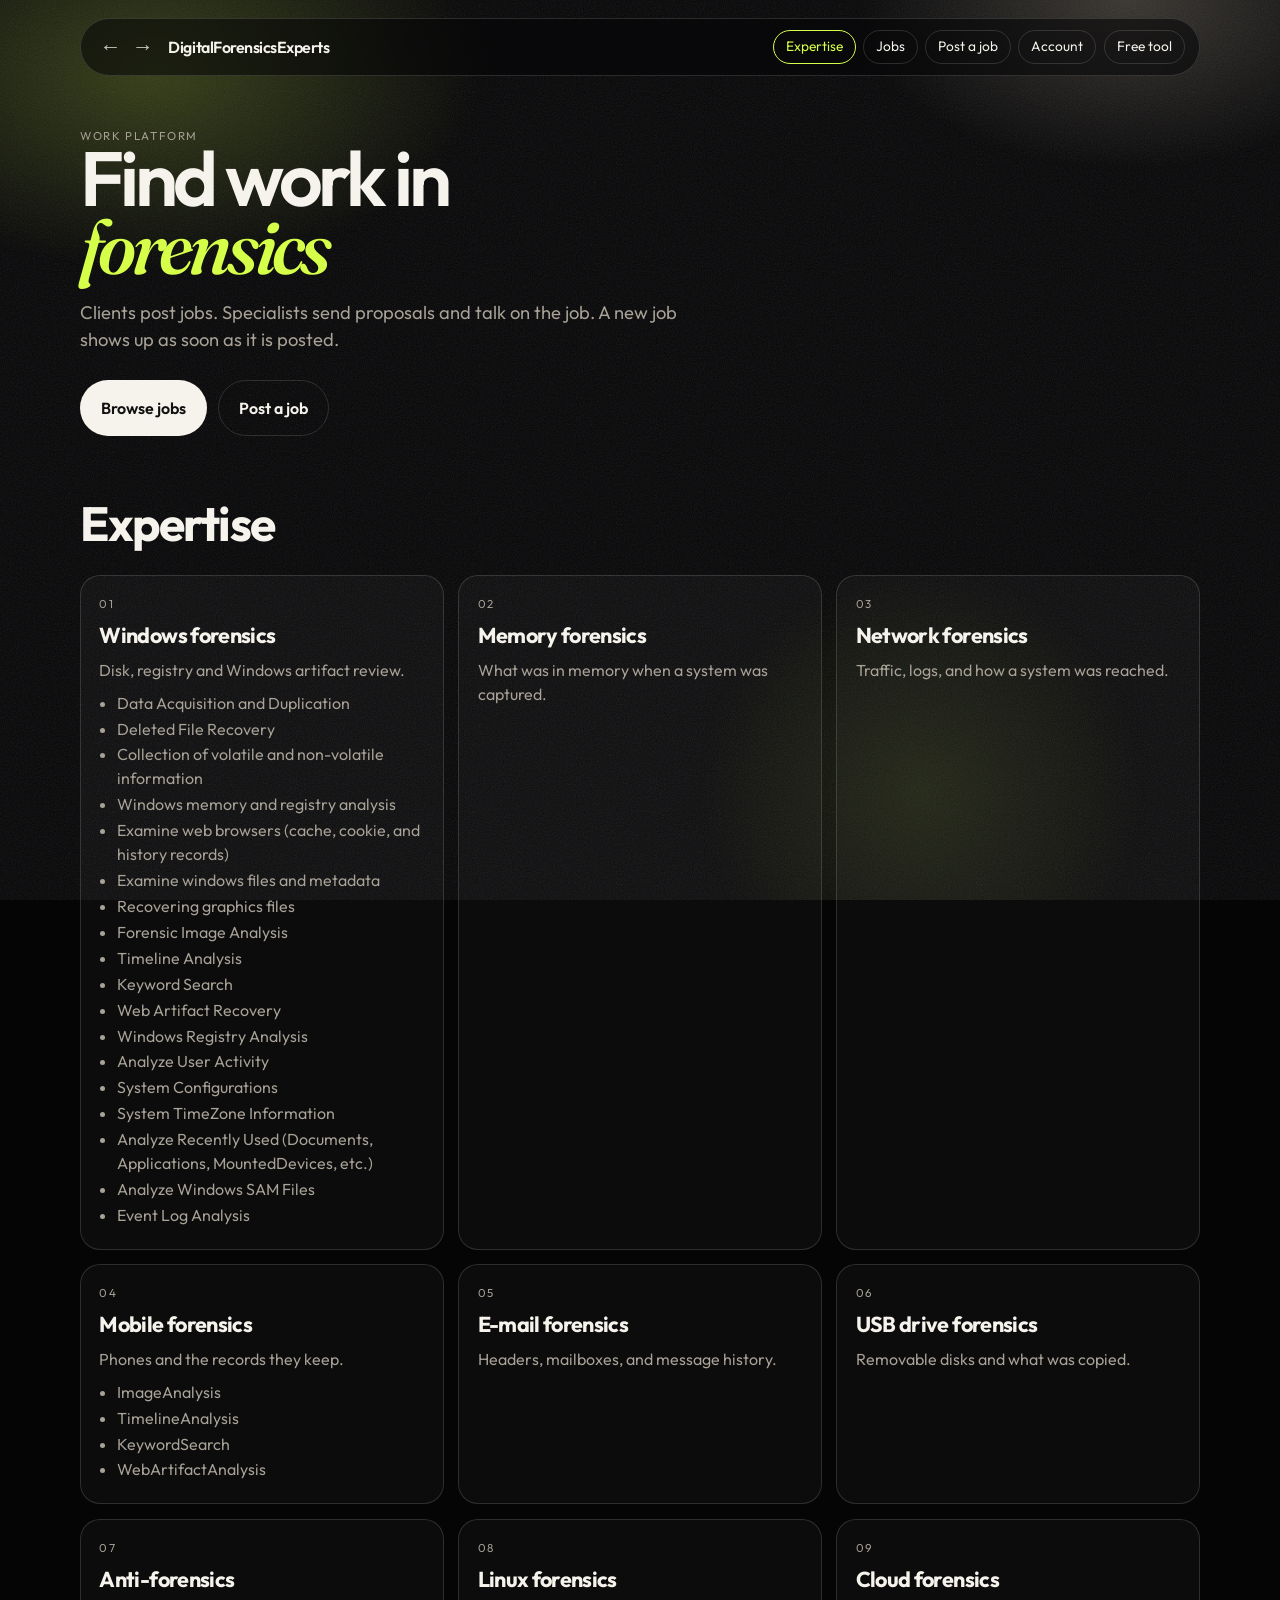
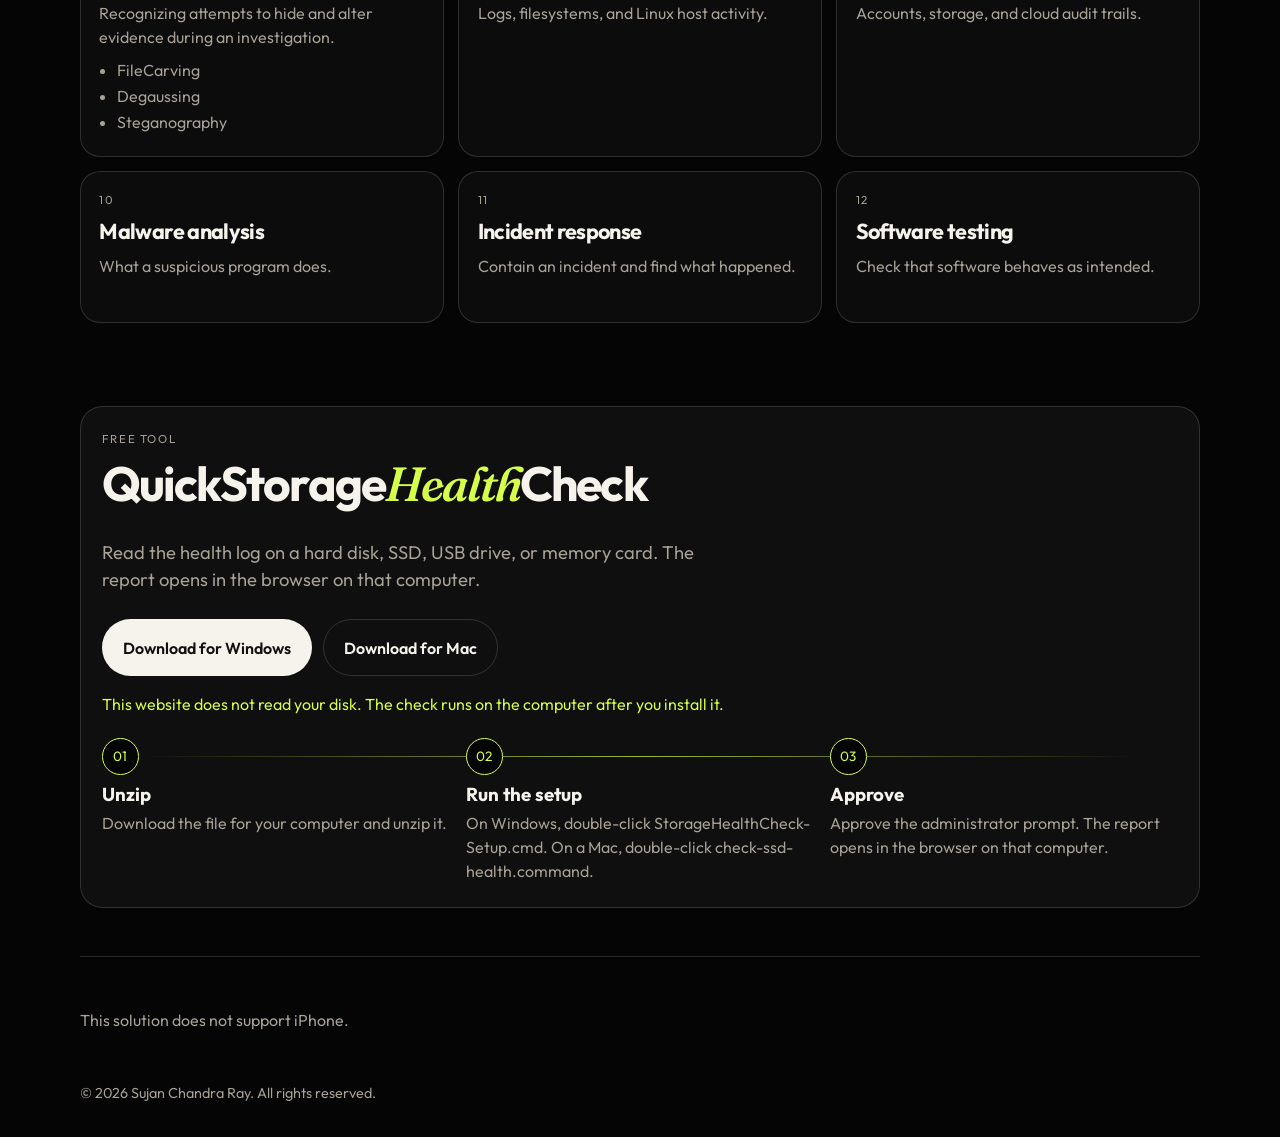
==== docs/storage-health-check/index.html @ 8e36456f "Rename the site to DigitalForensicsExperts and publish it under the storage-health-check path. Co-au" ====
<!DOCTYPE html>
<html lang="en">
<head>
<meta charset="utf-8">
<meta name="viewport" content="width=device-width, initial-scale=1">
<meta name="description" content="Find digital forensics work or hire a specialist. QuickStorageHealthCheck remains a free download on this site.">
<title>DigitalForensicsExperts</title>
<link rel="preconnect" href="https://fonts.googleapis.com">
<link rel="preconnect" href="https://fonts.gstatic.com" crossorigin>
<link href="https://fonts.googleapis.com/css2?family=Fraunces:ital,opsz,wght@1,9..144,560&family=Outfit:wght@380;500;600&display=swap" rel="stylesheet">
<link rel="stylesheet" href="site.css">
</head>
<body data-page="home">
<div class="aurora"></div>
<div class="grain"></div>
<div class="wrap">
  <header class="bar">
    <div class="brand">
      <div class="history">
        <button type="button" class="arrow" aria-label="Back" onclick="history.back()">←</button>
        <button type="button" class="arrow" aria-label="Forward" onclick="history.forward()">→</button>
      </div>
      <a class="word" href="./">DigitalForensicsExperts</a>
    </div>
    <nav class="nav">
      <a href="./" aria-current="page">Expertise</a>
      <a href="jobs.html">Jobs</a>
      <a href="post.html">Post a job</a>
      <a href="account.html">Account</a>
      <a href="#tool">Free tool</a>
    </nav>
  </header>
  <main id="top">
    <section class="hero">
      <p class="eyebrow">Work platform</p>
      <h1>Find work in<br><em>forensics</em></h1>
      <p class="lede">Clients post jobs. Specialists send proposals and talk on the job. A new job shows up as soon as it is posted.</p>
      <div class="actions">
        <a href="jobs.html">Browse jobs</a>
        <a class="ghost" href="post.html">Post a job</a>
      </div>
    </section>
    <section class="section" id="expertise" aria-label="Expertise">
      <h2>Expertise</h2>
      <div class="expertise">
        <a class="tile" href="jobs.html?category=Windows%20forensics">
          <p class="eyebrow">01</p>
          <h2>Windows forensics</h2>
          <p>Disk, registry and Windows artifact review.</p>
          <ul class="practices">
            <li>Data Acquisition and Duplication</li>
            <li>Deleted File Recovery</li>
            <li>Collection of volatile and non-volatile information</li>
            <li>Windows memory and registry analysis</li>
            <li>Examine web browsers (cache, cookie, and history records)</li>
            <li>Examine windows files and metadata</li>
            <li>Recovering graphics files</li>
            <li>Forensic Image Analysis</li>
            <li>Timeline Analysis</li>
            <li>Keyword Search</li>
            <li>Web Artifact Recovery</li>
            <li>Windows Registry Analysis</li>
            <li>Analyze User Activity</li>
            <li>System Configurations</li>
            <li>System TimeZone Information</li>
            <li>Analyze Recently Used (Documents, Applications, MountedDevices, etc.)</li>
            <li>Analyze Windows SAM Files</li>
            <li>Event Log Analysis</li>
          </ul>
        </a>
        <a class="tile" href="jobs.html?category=Memory%20forensics">
          <p class="eyebrow">02</p>
          <h2>Memory forensics</h2>
          <p>What was in memory when a system was captured.</p>
        </a>
        <a class="tile" href="jobs.html?category=Network%20forensics">
          <p class="eyebrow">03</p>
          <h2>Network forensics</h2>
          <p>Traffic, logs, and how a system was reached.</p>
        </a>
        <a class="tile" href="jobs.html?category=Mobile%20forensics">
          <p class="eyebrow">04</p>
          <h2>Mobile forensics</h2>
          <p>Phones and the records they keep.</p>
          <ul class="practices">
            <li>ImageAnalysis</li>
            <li>TimelineAnalysis</li>
            <li>KeywordSearch</li>
            <li>WebArtifactAnalysis</li>
          </ul>
        </a>
        <a class="tile" href="jobs.html?category=E-mail%20forensics">
          <p class="eyebrow">05</p>
          <h2>E-mail forensics</h2>
          <p>Headers, mailboxes, and message history.</p>
        </a>
        <a class="tile" href="jobs.html?category=USB%20drive%20forensics">
          <p class="eyebrow">06</p>
          <h2>USB drive forensics</h2>
          <p>Removable disks and what was copied.</p>
        </a>
        <a class="tile" href="jobs.html?category=Anti-forensics">
          <p class="eyebrow">07</p>
          <h2>Anti-forensics</h2>
          <p>Recognizing attempts to hide and alter evidence during an investigation.</p>
          <ul class="practices">
            <li>FileCarving</li>
            <li>Degaussing</li>
            <li>Steganography</li>
          </ul>
        </a>
        <a class="tile" href="jobs.html?category=Linux%20forensics">
          <p class="eyebrow">08</p>
          <h2>Linux forensics</h2>
          <p>Logs, filesystems, and Linux host activity.</p>
        </a>
        <a class="tile" href="jobs.html?category=Cloud%20forensics">
          <p class="eyebrow">09</p>
          <h2>Cloud forensics</h2>
          <p>Accounts, storage, and cloud audit trails.</p>
        </a>
        <a class="tile" href="jobs.html?category=Malware%20analysis">
          <p class="eyebrow">10</p>
          <h2>Malware analysis</h2>
          <p>What a suspicious program does.</p>
        </a>
        <a class="tile" href="jobs.html?category=Incident%20response">
          <p class="eyebrow">11</p>
          <h2>Incident response</h2>
          <p>Contain an incident and find what happened.</p>
        </a>
        <a class="tile" href="jobs.html?category=Software%20testing">
          <p class="eyebrow">12</p>
          <h2>Software testing</h2>
          <p>Check that software behaves as intended.</p>
        </a>
      </div>
    </section>
    <section class="section" id="tool">
      <div class="tool">
        <p class="eyebrow">Free tool</p>
        <h2>QuickStorage<em class="display">Health</em>Check</h2>
        <p class="lede">Read the health log on a hard disk, SSD, USB drive, or memory card. The report opens in the browser on that computer.</p>
        <div class="actions">
          <a href="https://github.com/sujanchandray/digital-forensics-experts/releases/latest/download/StorageHealthCheck-Windows.zip">Download for Windows</a>
          <a class="ghost" href="https://github.com/sujanchandray/digital-forensics-experts/releases/latest/download/StorageHealthCheck-Mac.zip">Download for Mac</a>
        </div>
        <p class="trust">This website does not read your disk. The check runs on the computer after you install it.</p>
        <div class="rail">
          <article class="step">
            <div class="num">01</div>
            <h3>Unzip</h3>
            <p>Download the file for your computer and unzip it.</p>
          </article>
          <article class="step">
            <div class="num">02</div>
            <h3>Run the setup</h3>
            <p>On Windows, double-click StorageHealthCheck-Setup.cmd. On a Mac, double-click check-ssd-health.command.</p>
          </article>
          <article class="step">
            <div class="num">03</div>
            <h3>Approve</h3>
            <p>Approve the administrator prompt. The report opens in the browser on that computer.</p>
          </article>
        </div>
      </div>
    </section>
    <section class="close">
      <p>This solution does not support iPhone.</p>
    </section>
  </main>
  <footer>© 2026 Sujan Chandra Ray. All rights reserved.</footer>
</div>
</body>
</html>
---- docs/storage-health-check/site.css ----
:root {
  --bg: #050506;
  --ink: #f6f3ec;
  --muted: #a8a297;
  --lime: #d6ff4a;
  --line: rgba(246, 243, 236, 0.14);
  --glass: rgba(246, 243, 236, 0.045);
}
* { box-sizing: border-box; }
[hidden] { display: none !important; }
html { scroll-behavior: smooth; }
body {
  margin: 0;
  background: var(--bg);
  color: var(--ink);
  font-family: Outfit, "Segoe UI", sans-serif;
  font-weight: 380;
  line-height: 1.5;
}
.aurora, .grain {
  position: fixed;
  inset: 0;
  pointer-events: none;
}
.aurora {
  background:
    radial-gradient(42% 36% at 12% 8%, rgba(214, 255, 74, 0.22), transparent 62%),
    radial-gradient(36% 32% at 88% 0%, rgba(255, 236, 210, 0.2), transparent 60%),
    radial-gradient(28% 40% at 72% 88%, rgba(214, 255, 74, 0.1), transparent 64%);
  animation: drift 18s ease-in-out infinite alternate;
}
.grain {
  opacity: 0.22;
  background-image: url("data:image/svg+xml;utf8,<svg xmlns='http://www.w3.org/2000/svg' width='180' height='180'><filter id='n'><feTurbulence type='fractalNoise' baseFrequency='.85' numOctaves='2' stitchTiles='stitch'/></filter><rect width='100%' height='100%' filter='url(%23n)' opacity='.55'/></svg>");
}
@keyframes drift {
  from { transform: translate3d(-2%, -1%, 0) scale(1); }
  to { transform: translate3d(3%, 2%, 0) scale(1.06); }
}
.wrap { position: relative; z-index: 1; }
.bar, .hero, .section, .close, footer {
  width: min(1120px, calc(100% - 2.4rem));
  margin-left: auto;
  margin-right: auto;
}
.bar {
  display: flex;
  align-items: center;
  justify-content: space-between;
  gap: 1rem;
  margin-top: 1.1rem;
  padding: 0.7rem 0.9rem;
  border: 1px solid var(--line);
  border-radius: 999px;
  background: rgba(5, 5, 6, 0.55);
  backdrop-filter: blur(16px);
}
.brand { display: flex; align-items: center; gap: 0.65rem; min-width: 0; }
.history { display: flex; gap: 0.1rem; }
.arrow {
  background: transparent;
  border: 0;
  color: #c8c4bc;
  font-size: 1.35rem;
  line-height: 1;
  padding: 0.1rem 0.28rem;
  cursor: pointer;
}
.word { color: var(--ink); text-decoration: none; font-weight: 600; letter-spacing: -0.03em; }
.practices { margin: 0.55rem 0 0; padding-left: 1.1rem; color: var(--muted); }
.practices li { margin: 0.12rem 0; }
.nav { display: flex; flex-wrap: wrap; gap: 0.45rem; }
.nav a, .actions a, button.primary {
  text-decoration: none;
  color: var(--ink);
  border: 1px solid var(--line);
  border-radius: 999px;
  font: inherit;
}
.nav a { padding: 0.35rem 0.75rem; font-size: 0.86rem; }
.nav a[aria-current="page"] { border-color: var(--lime); color: var(--lime); }
.hero { padding: 3.2rem 0 1rem; }
h1 {
  margin: 0;
  font-size: clamp(3.2rem, 6vw, 5.6rem);
  line-height: 0.88;
  letter-spacing: -0.055em;
  font-weight: 600;
}
.hero h1 { max-width: 12ch; }
h1 em, .display {
  font-family: Fraunces, Georgia, serif;
  font-style: italic;
  font-weight: 560;
  color: var(--lime);
}
h2 { margin: 0 0 1rem; font-size: clamp(2rem, 4vw, 3rem); letter-spacing: -0.04em; }
.lede { max-width: 38rem; font-size: 1.15rem; color: var(--muted); }
.actions { display: flex; flex-wrap: wrap; gap: 0.7rem; margin-top: 1.6rem; }
.actions a, button.primary {
  padding: 0.95rem 1.25rem;
  background: var(--ink);
  color: #111;
  font-weight: 600;
  cursor: pointer;
  transition: transform 0.2s ease, box-shadow 0.2s ease, border-color 0.2s ease;
}
button.ghost {
  padding: 0.7rem 1rem;
  border: 1px solid var(--line);
  border-radius: 999px;
  font: inherit;
  cursor: pointer;
}
.actions a.ghost, button.ghost {
  background: transparent;
  color: var(--ink);
}
.trust, .notice { color: var(--lime); }
.error { color: #ffb4a8; }
.section { padding: 2.2rem 0 3rem; }
.expertise {
  display: grid;
  grid-template-columns: repeat(3, minmax(0, 1fr));
  gap: 0.9rem;
}
.tile {
  border: 1px solid var(--line);
  border-radius: 1.25rem;
  padding: 1.2rem 1.15rem 1.25rem;
  background: rgba(246, 243, 236, 0.03);
  min-height: 9.5rem;
}
a.tile { display: block; color: inherit; text-decoration: none; }
.tile h2, .tile h3 { margin: 0.4rem 0; font-size: 1.35rem; letter-spacing: -0.03em; }
.tile p, .muted { margin: 0; color: var(--muted); }
.eyebrow {
  margin: 0;
  color: var(--muted);
  letter-spacing: 0.14em;
  text-transform: uppercase;
  font-size: 0.72rem;
}
.tool {
  border: 1px solid var(--line);
  border-radius: 1.4rem;
  padding: 1.4rem 1.3rem 1.5rem;
  background: var(--glass);
}
.rail {
  display: grid;
  grid-template-columns: repeat(3, 1fr);
  gap: 1rem;
  position: relative;
  margin-top: 1.4rem;
}
.rail::before {
  content: "";
  position: absolute;
  top: 1.15rem;
  left: 4%;
  right: 4%;
  height: 1px;
  background: linear-gradient(90deg, transparent, rgba(214, 255, 74, 0.7), transparent);
}
.step { position: relative; padding-top: 2.4rem; }
.num {
  position: absolute;
  top: 0;
  width: 2.3rem;
  height: 2.3rem;
  display: grid;
  place-items: center;
  border-radius: 50%;
  border: 1px solid var(--lime);
  background: var(--bg);
  color: var(--lime);
  font-size: 0.85rem;
}
.step h3 { margin: 0.2rem 0; }
.step p { margin: 0; color: var(--muted); }
.close {
  border-top: 1px solid var(--line);
  padding: 2.2rem 0;
  color: var(--muted);
}
footer { padding: 0 0 2rem; color: var(--muted); font-size: 0.9rem; }
.filters { display: flex; flex-wrap: wrap; gap: 0.45rem; margin: 0 0 1.2rem; }
.filters a {
  text-decoration: none;
  color: var(--ink);
  border: 1px solid var(--line);
  border-radius: 999px;
  padding: 0.35rem 0.75rem;
  font-size: 0.86rem;
}
.filters a[aria-current="true"] { border-color: var(--lime); color: var(--lime); }
.stack { display: grid; gap: 0.8rem; }
form.stack { max-width: 40rem; }
label { display: grid; gap: 0.35rem; color: var(--muted); font-size: 0.92rem; }
input, textarea, select {
  width: 100%;
  background: rgba(246, 243, 236, 0.04);
  color: var(--ink);
  border: 1px solid var(--line);
  border-radius: 0.8rem;
  padding: 0.75rem 0.85rem;
  font: inherit;
}
textarea { min-height: 8rem; resize: vertical; }
.checks { display: grid; grid-template-columns: 1fr 1fr; gap: 0.45rem 1rem; color: var(--ink); }
.checks label { display: flex; align-items: center; gap: 0.45rem; color: var(--ink); }
.checks input { width: auto; }
.roles { display: flex; gap: 1rem; color: var(--ink); }
.roles label { display: flex; align-items: center; gap: 0.4rem; color: var(--ink); }
.bubble { padding: 0.7rem 0; border-top: 1px solid var(--line); }
.page-title { padding-top: 2.4rem; }
@media (hover: hover) {
  .actions a:hover, .nav a:hover, button.primary:hover, a.tile:hover, .filters a:hover {
    transform: translateY(-2px);
    border-color: rgba(214, 255, 74, 0.7);
    box-shadow: 0 10px 30px rgba(214, 255, 74, 0.12);
  }
}
@media (max-width: 860px) {
  .expertise, .rail, .checks { grid-template-columns: 1fr; }
  .hero { padding-top: 2.2rem; }
  .actions a, button.primary { width: 100%; text-align: center; }
  .bar { border-radius: 1.2rem; align-items: flex-start; flex-direction: column; }
  .rail::before { display: none; }
}
@media (prefers-reduced-motion: reduce) {
  .aurora { animation: none; }
  html { scroll-behavior: auto; }
  .actions a, .nav a, button.primary, a.tile, .filters a { transition: none; }
}
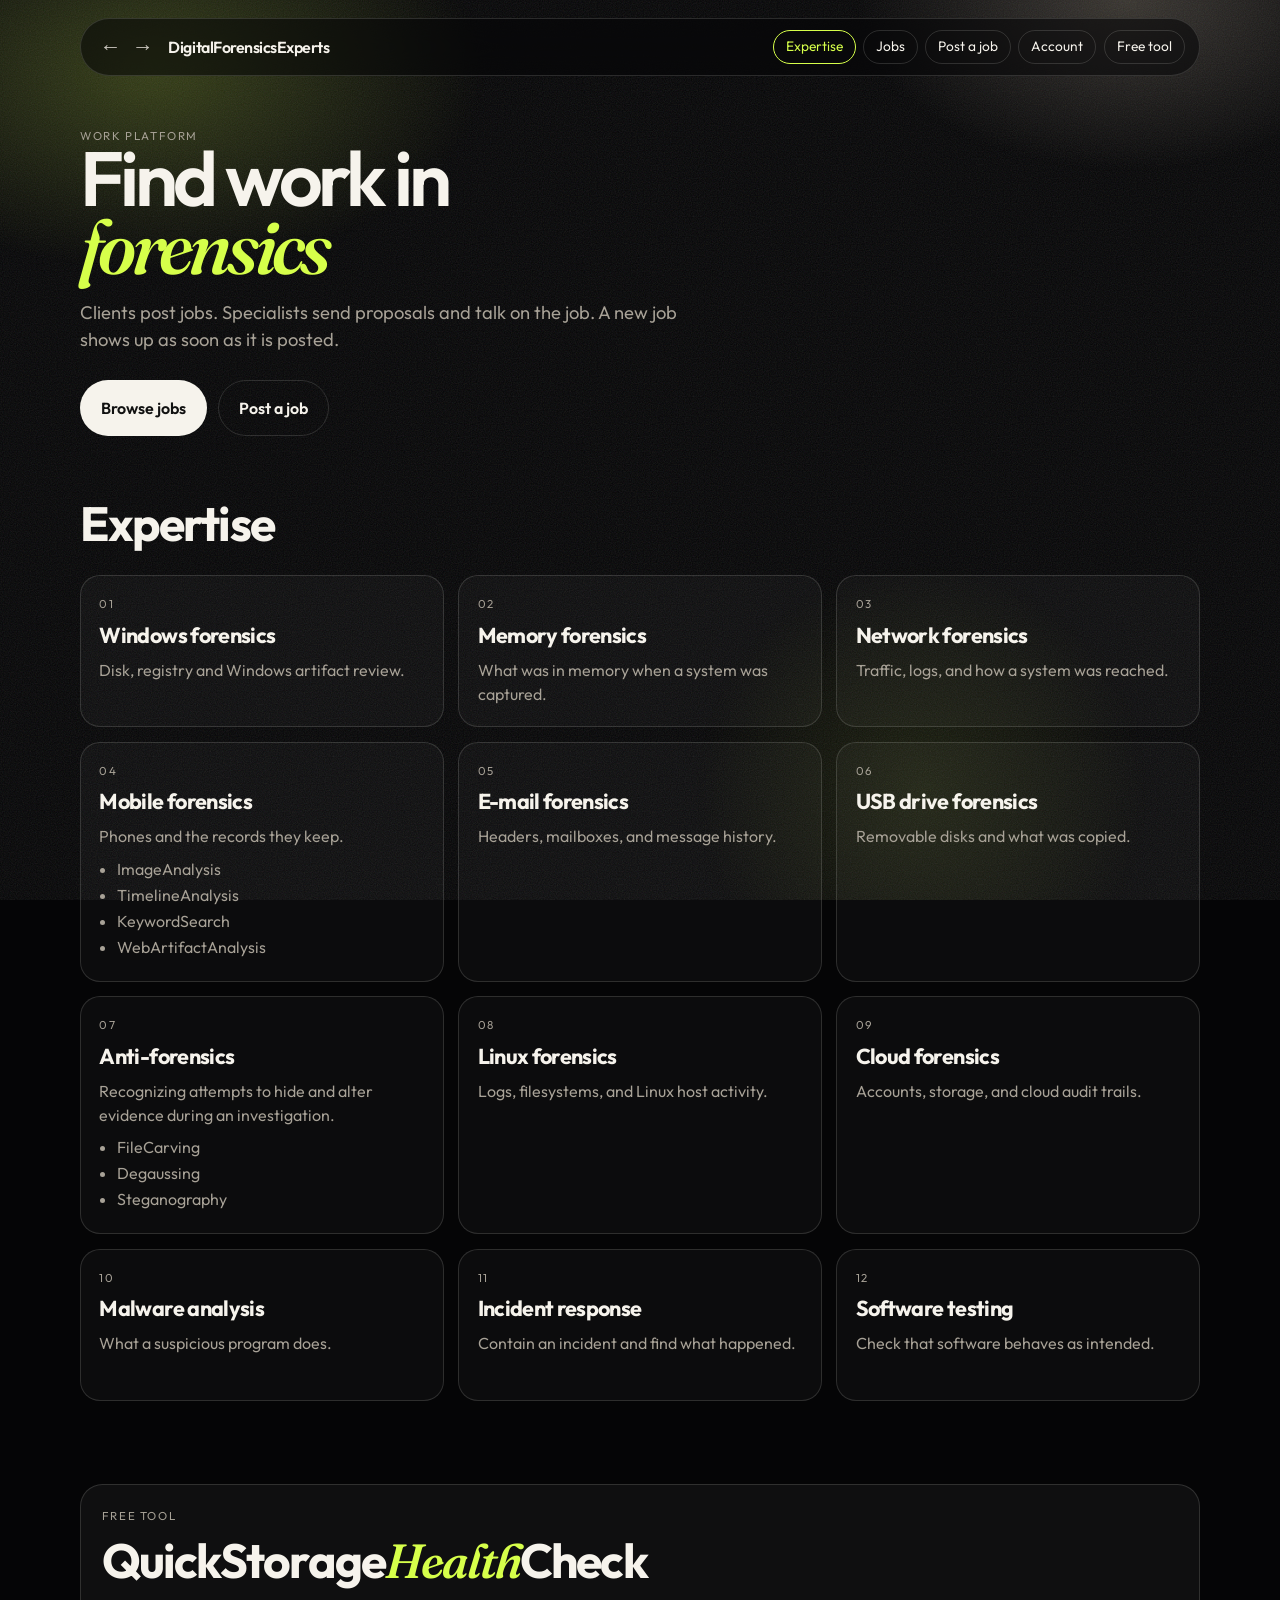
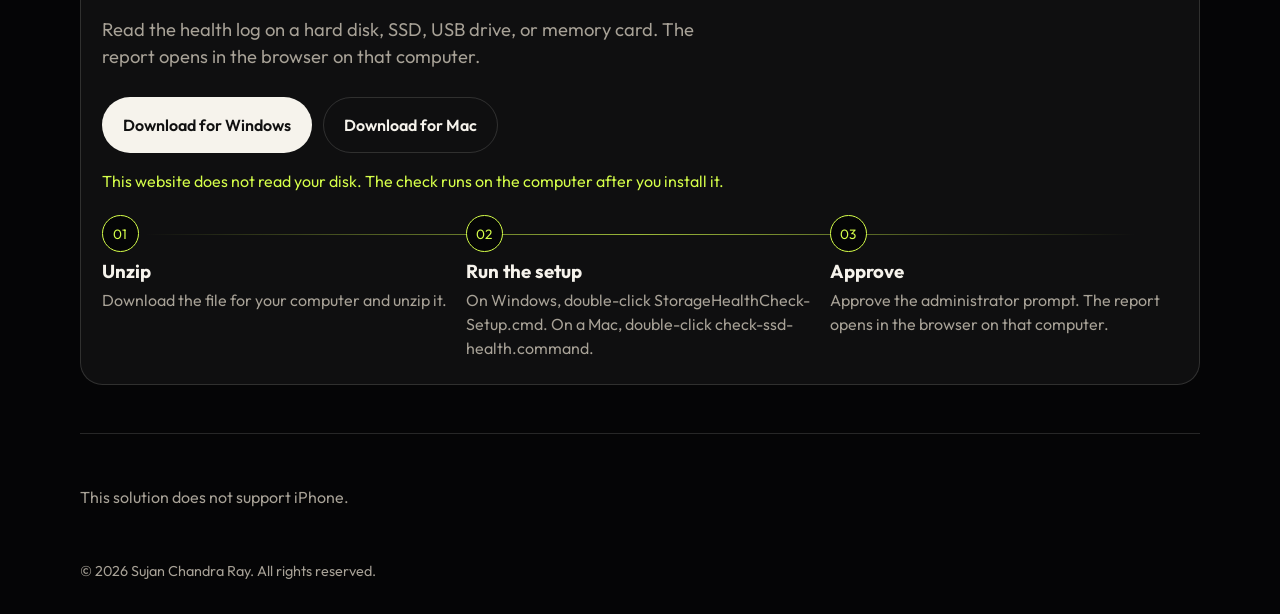
==== commit f3d7e4e1: "Show the Windows forensics practice list only after that card is opened. Co-authored-by: Cursor <cur" ====
--- a/docs/storage-health-check/index.html
+++ b/docs/storage-health-check/index.html
@@ -47,26 +47,6 @@
           <p class="eyebrow">01</p>
           <h2>Windows forensics</h2>
           <p>Disk, registry and Windows artifact review.</p>
-          <ul class="practices">
-            <li>Data Acquisition and Duplication</li>
-            <li>Deleted File Recovery</li>
-            <li>Collection of volatile and non-volatile information</li>
-            <li>Windows memory and registry analysis</li>
-            <li>Examine web browsers (cache, cookie, and history records)</li>
-            <li>Examine windows files and metadata</li>
-            <li>Recovering graphics files</li>
-            <li>Forensic Image Analysis</li>
-            <li>Timeline Analysis</li>
-            <li>Keyword Search</li>
-            <li>Web Artifact Recovery</li>
-            <li>Windows Registry Analysis</li>
-            <li>Analyze User Activity</li>
-            <li>System Configurations</li>
-            <li>System TimeZone Information</li>
-            <li>Analyze Recently Used (Documents, Applications, MountedDevices, etc.)</li>
-            <li>Analyze Windows SAM Files</li>
-            <li>Event Log Analysis</li>
-          </ul>
         </a>
         <a class="tile" href="jobs.html?category=Memory%20forensics">
           <p class="eyebrow">02</p>
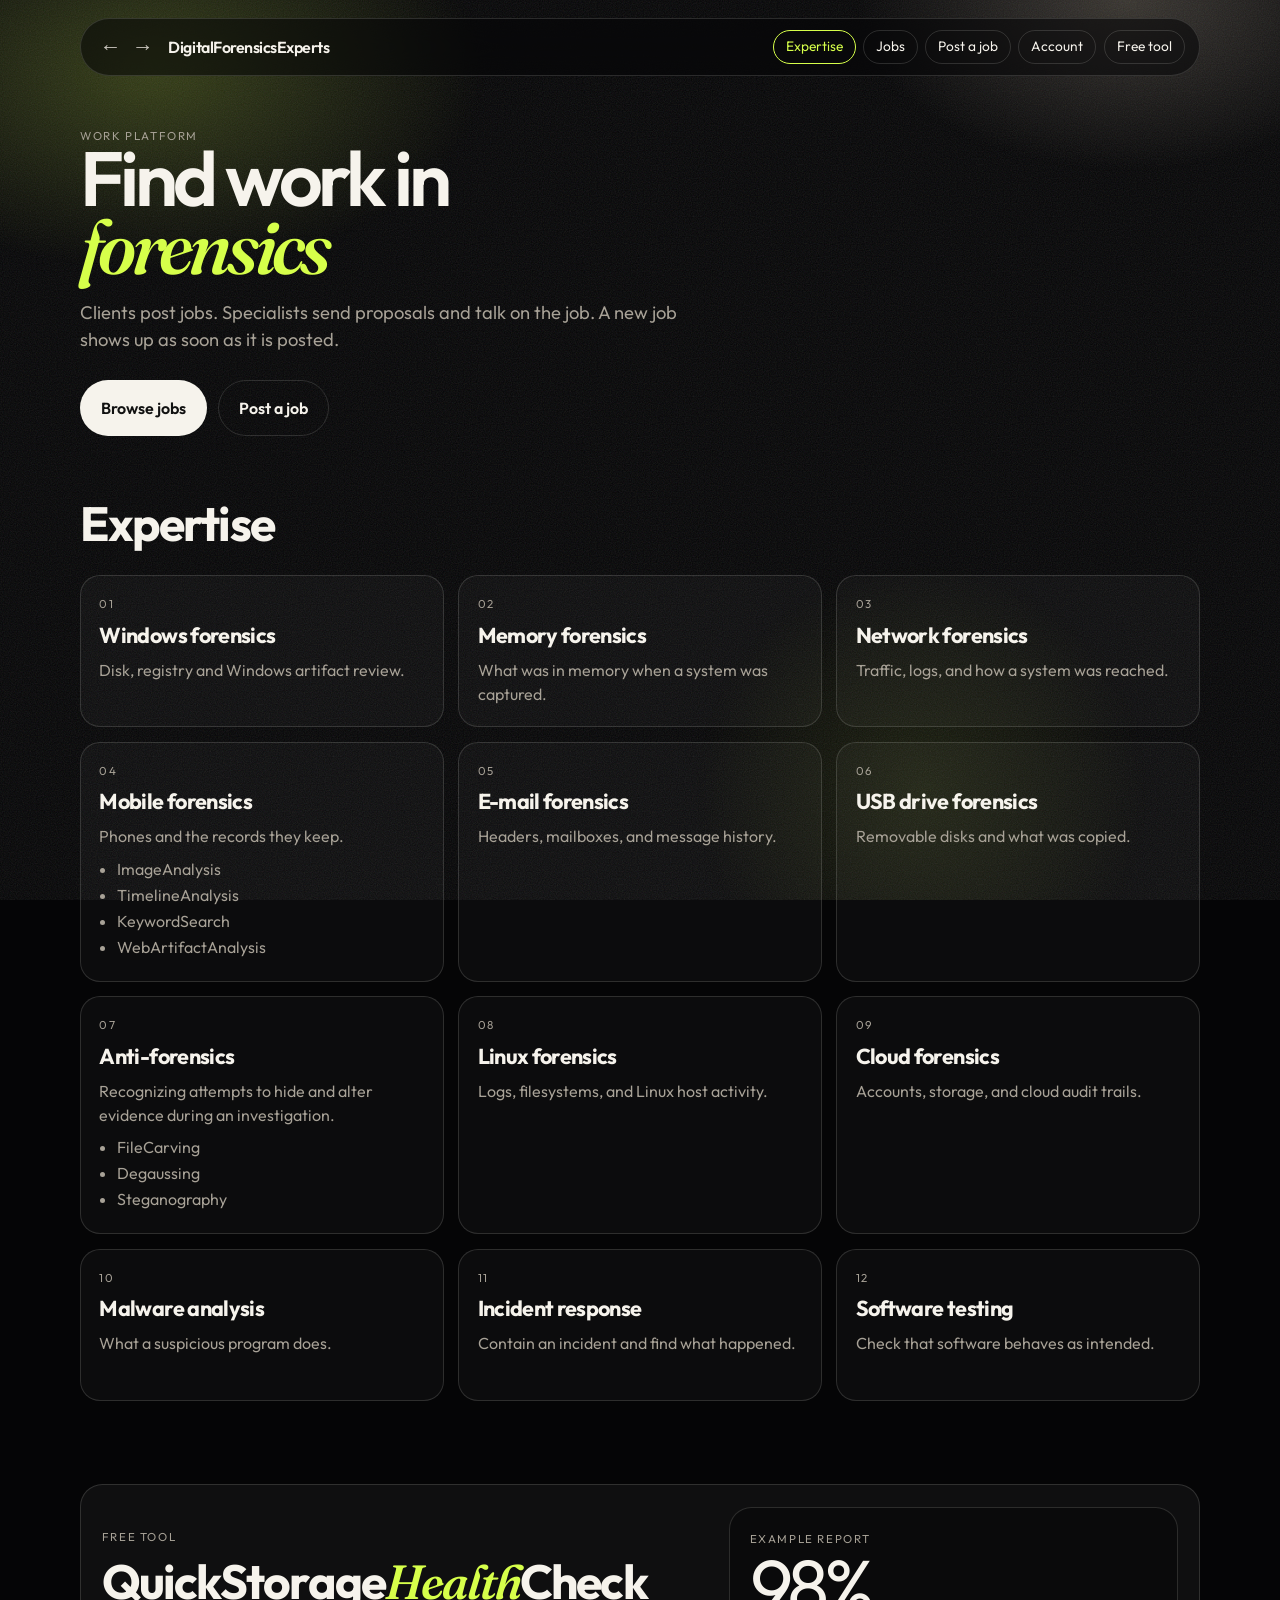
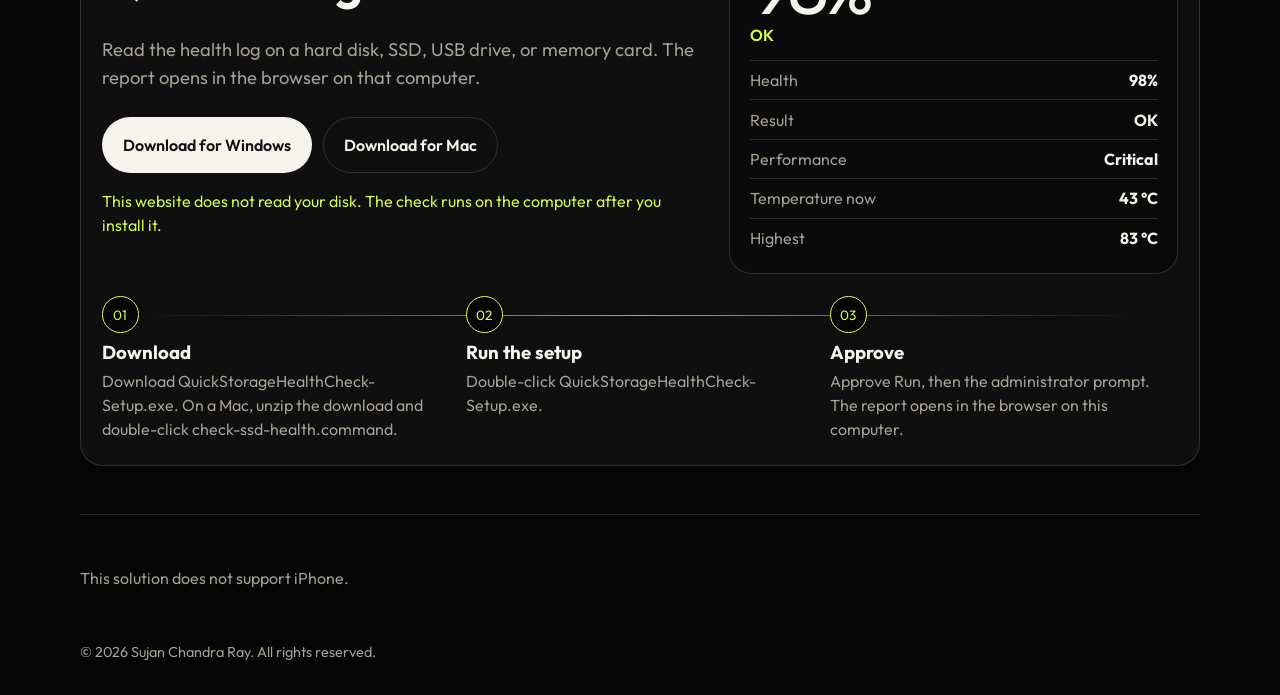
==== commit cd2f6217: "Ship one Windows setup program and show the example report beside the downloads. Co-authored-by: Cur" ====
--- a/docs/storage-health-check/index.html
+++ b/docs/storage-health-check/index.html
@@ -118,29 +118,45 @@
     </section>
     <section class="section" id="tool">
       <div class="tool">
-        <p class="eyebrow">Free tool</p>
-        <h2>QuickStorage<em class="display">Health</em>Check</h2>
-        <p class="lede">Read the health log on a hard disk, SSD, USB drive, or memory card. The report opens in the browser on that computer.</p>
-        <div class="actions">
-          <a href="https://github.com/sujanchandray/digital-forensics-experts/releases/latest/download/StorageHealthCheck-Windows.zip">Download for Windows</a>
-          <a class="ghost" href="https://github.com/sujanchandray/digital-forensics-experts/releases/latest/download/StorageHealthCheck-Mac.zip">Download for Mac</a>
+        <div class="tool-top">
+          <div>
+            <p class="eyebrow">Free tool</p>
+            <h2>QuickStorage<em class="display">Health</em>Check</h2>
+            <p class="lede">Read the health log on a hard disk, SSD, USB drive, or memory card. The report opens in the browser on that computer.</p>
+            <div class="actions">
+              <a href="https://github.com/sujanchandray/digital-forensics-experts/releases/latest/download/QuickStorageHealthCheck-Setup.exe">Download for Windows</a>
+              <a class="ghost" href="https://github.com/sujanchandray/digital-forensics-experts/releases/latest/download/StorageHealthCheck-Mac.zip">Download for Mac</a>
+            </div>
+            <p class="trust">This website does not read your disk. The check runs on the computer after you install it.</p>
+          </div>
+          <aside class="card" aria-label="Example report">
+            <p class="eyebrow">Example report</p>
+            <p class="score">98%</p>
+            <p class="ok">OK</p>
+            <div class="rows">
+              <div class="row"><span>Health</span><strong>98%</strong></div>
+              <div class="row"><span>Result</span><strong>OK</strong></div>
+              <div class="row"><span>Performance</span><strong>Critical</strong></div>
+              <div class="row"><span>Temperature now</span><strong>43 °C</strong></div>
+              <div class="row"><span>Highest</span><strong>83 °C</strong></div>
+            </div>
+          </aside>
         </div>
-        <p class="trust">This website does not read your disk. The check runs on the computer after you install it.</p>
         <div class="rail">
           <article class="step">
             <div class="num">01</div>
-            <h3>Unzip</h3>
-            <p>Download the file for your computer and unzip it.</p>
+            <h3>Download</h3>
+            <p>Download QuickStorageHealthCheck-Setup.exe. On a Mac, unzip the download and double-click check-ssd-health.command.</p>
           </article>
           <article class="step">
             <div class="num">02</div>
             <h3>Run the setup</h3>
-            <p>On Windows, double-click StorageHealthCheck-Setup.cmd. On a Mac, double-click check-ssd-health.command.</p>
+            <p>Double-click QuickStorageHealthCheck-Setup.exe.</p>
           </article>
           <article class="step">
             <div class="num">03</div>
             <h3>Approve</h3>
-            <p>Approve the administrator prompt. The report opens in the browser on that computer.</p>
+            <p>Approve Run, then the administrator prompt. The report opens in the browser on this computer.</p>
           </article>
         </div>
       </div>
--- a/docs/storage-health-check/site.css
+++ b/docs/storage-health-check/site.css
@@ -147,6 +147,35 @@
   padding: 1.4rem 1.3rem 1.5rem;
   background: var(--glass);
 }
+.tool-top {
+  display: grid;
+  grid-template-columns: minmax(0, 1.1fr) minmax(16rem, 0.82fr);
+  gap: 1.6rem;
+  align-items: center;
+}
+.card {
+  border: 1px solid var(--line);
+  border-radius: 1.4rem;
+  background: rgba(5, 5, 6, 0.45);
+  padding: 1.2rem 1.2rem 1rem;
+}
+.card p { margin: 0.2rem 0; }
+.score {
+  font-size: clamp(3.4rem, 6vw, 4.8rem);
+  line-height: 0.9;
+  letter-spacing: -0.06em;
+  margin: 0.45rem 0 0.15rem;
+}
+.ok { color: var(--lime); font-weight: 600; }
+.rows { margin-top: 0.8rem; }
+.row {
+  display: flex;
+  justify-content: space-between;
+  gap: 1rem;
+  padding: 0.45rem 0;
+  border-top: 1px solid var(--line);
+}
+.row span { color: var(--muted); }
 .rail {
   display: grid;
   grid-template-columns: repeat(3, 1fr);
@@ -223,7 +252,7 @@
   }
 }
 @media (max-width: 860px) {
-  .expertise, .rail, .checks { grid-template-columns: 1fr; }
+  .expertise, .rail, .checks, .tool-top { grid-template-columns: 1fr; }
   .hero { padding-top: 2.2rem; }
   .actions a, button.primary { width: 100%; text-align: center; }
   .bar { border-radius: 1.2rem; align-items: flex-start; flex-direction: column; }
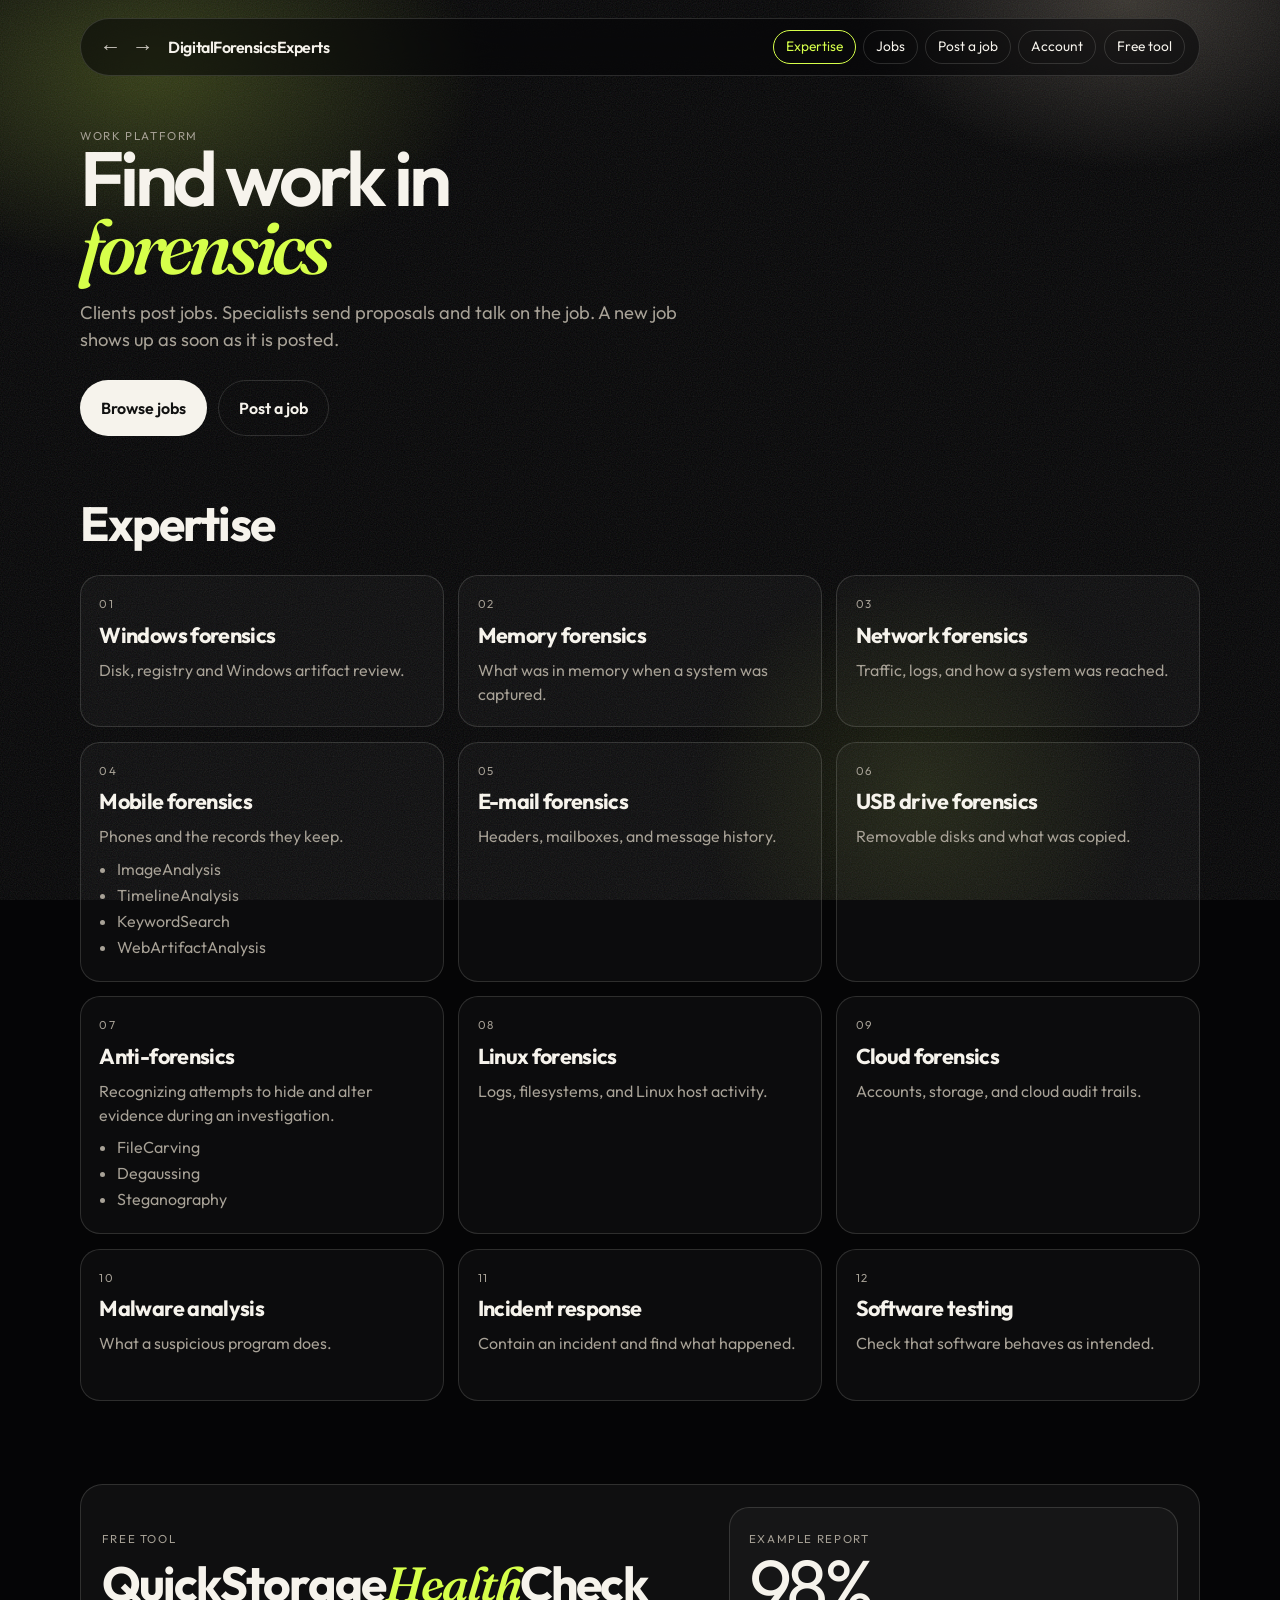
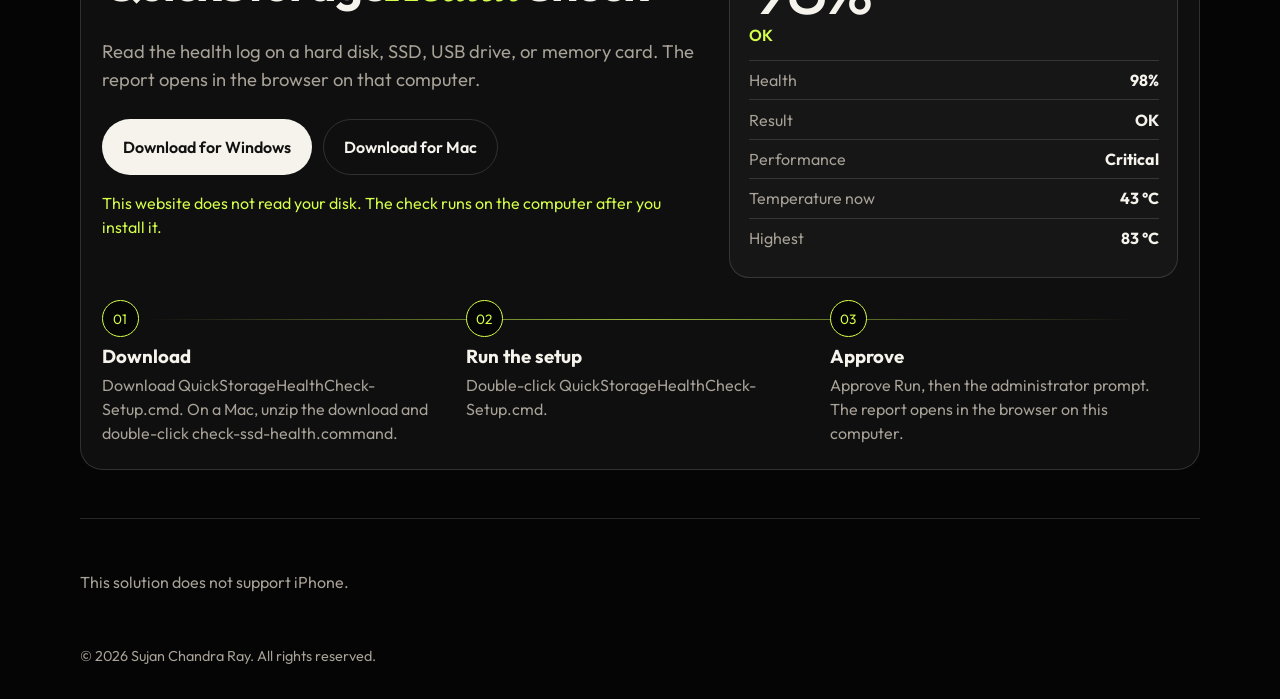
==== commit cea260c4: "Ship one setup script and serve the dark instrument report. Co-authored-by: Cursor <cursoragent@curs" ====
--- a/docs/storage-health-check/index.html
+++ b/docs/storage-health-check/index.html
@@ -124,7 +124,7 @@
             <h2>QuickStorage<em class="display">Health</em>Check</h2>
             <p class="lede">Read the health log on a hard disk, SSD, USB drive, or memory card. The report opens in the browser on that computer.</p>
             <div class="actions">
-              <a href="https://github.com/sujanchandray/digital-forensics-experts/releases/latest/download/QuickStorageHealthCheck-Setup.exe">Download for Windows</a>
+              <a href="https://github.com/sujanchandray/digital-forensics-experts/releases/latest/download/QuickStorageHealthCheck-Setup.cmd">Download for Windows</a>
               <a class="ghost" href="https://github.com/sujanchandray/digital-forensics-experts/releases/latest/download/StorageHealthCheck-Mac.zip">Download for Mac</a>
             </div>
             <p class="trust">This website does not read your disk. The check runs on the computer after you install it.</p>
@@ -146,12 +146,12 @@
           <article class="step">
             <div class="num">01</div>
             <h3>Download</h3>
-            <p>Download QuickStorageHealthCheck-Setup.exe. On a Mac, unzip the download and double-click check-ssd-health.command.</p>
+            <p>Download QuickStorageHealthCheck-Setup.cmd. On a Mac, unzip the download and double-click check-ssd-health.command.</p>
           </article>
           <article class="step">
             <div class="num">02</div>
             <h3>Run the setup</h3>
-            <p>Double-click QuickStorageHealthCheck-Setup.exe.</p>
+            <p>Double-click QuickStorageHealthCheck-Setup.cmd.</p>
           </article>
           <article class="step">
             <div class="num">03</div>
--- a/docs/storage-health-check/site.css
+++ b/docs/storage-health-check/site.css
@@ -155,9 +155,9 @@
 }
 .card {
   border: 1px solid var(--line);
-  border-radius: 1.4rem;
-  background: rgba(5, 5, 6, 0.45);
-  padding: 1.2rem 1.2rem 1rem;
+  border-radius: 1.25rem;
+  background: rgba(246, 243, 236, 0.03);
+  padding: 1.2rem 1.15rem 1.25rem;
 }
 .card p { margin: 0.2rem 0; }
 .score {
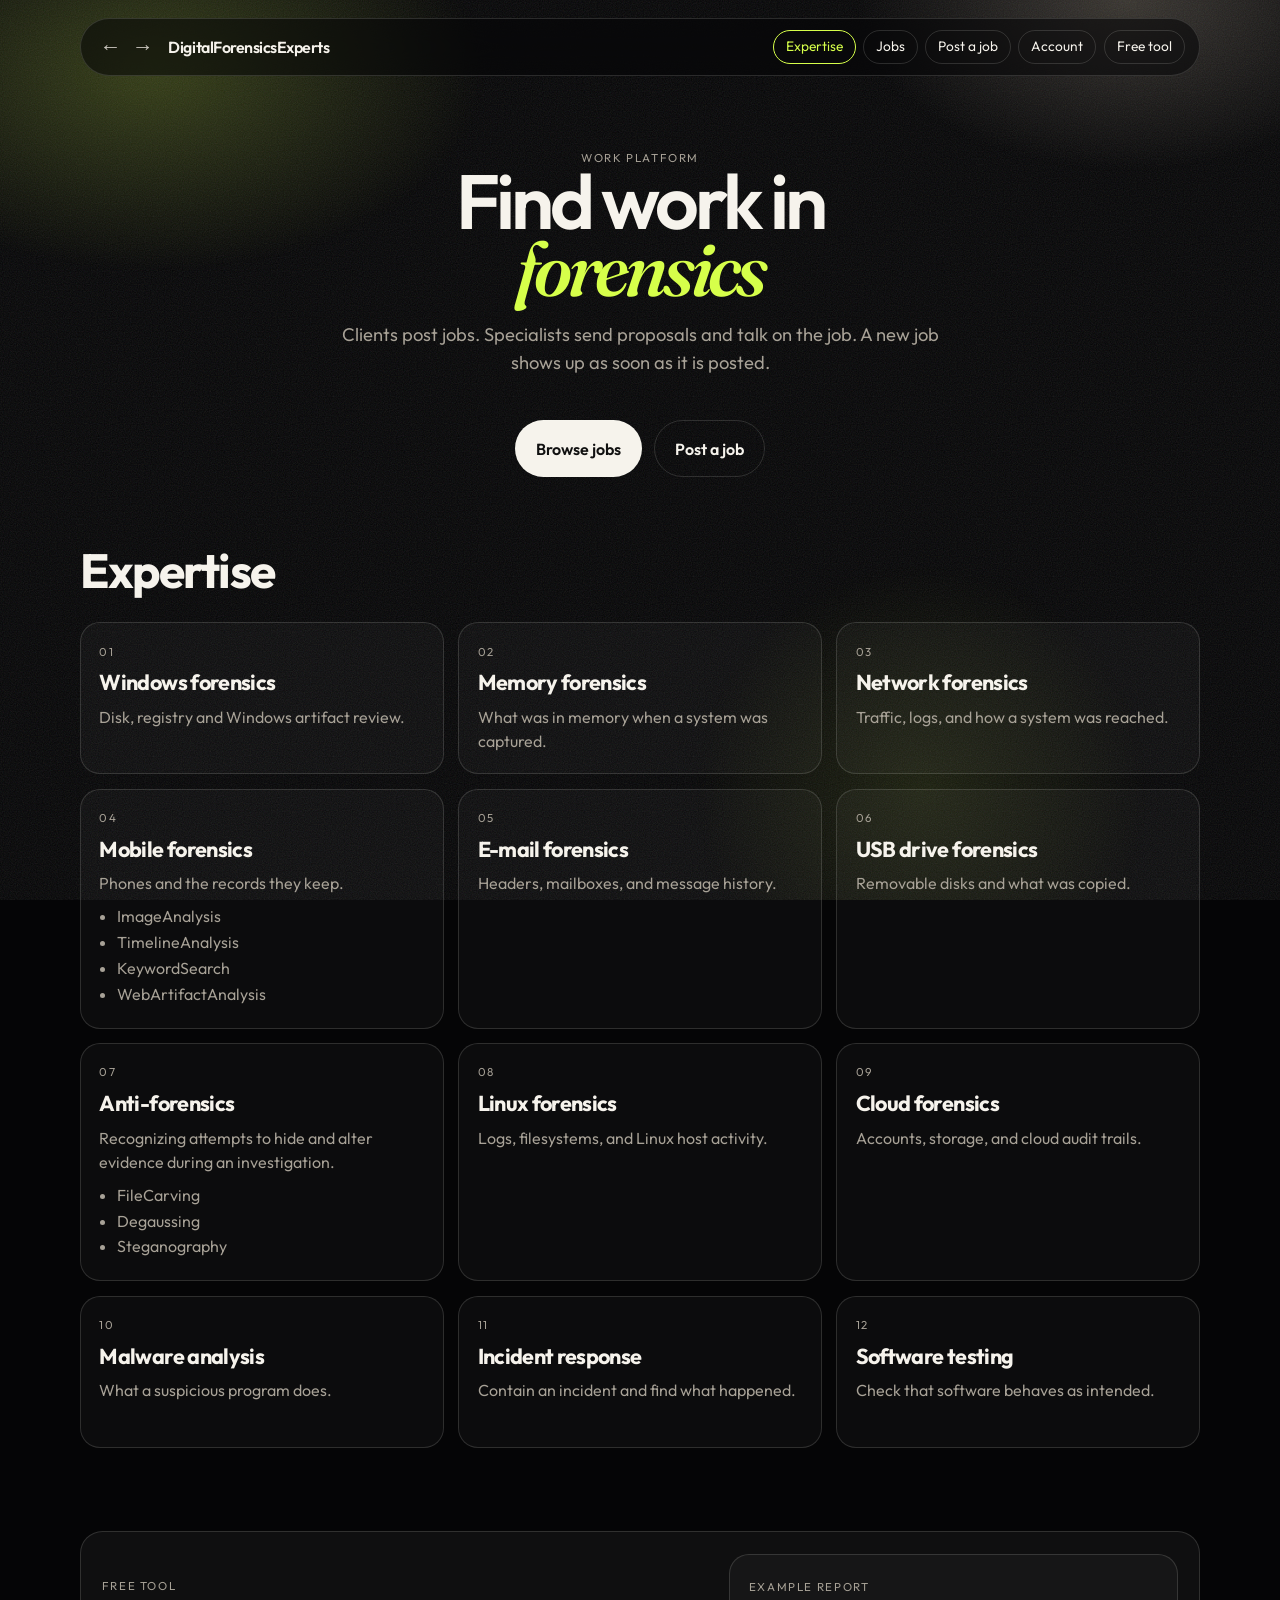
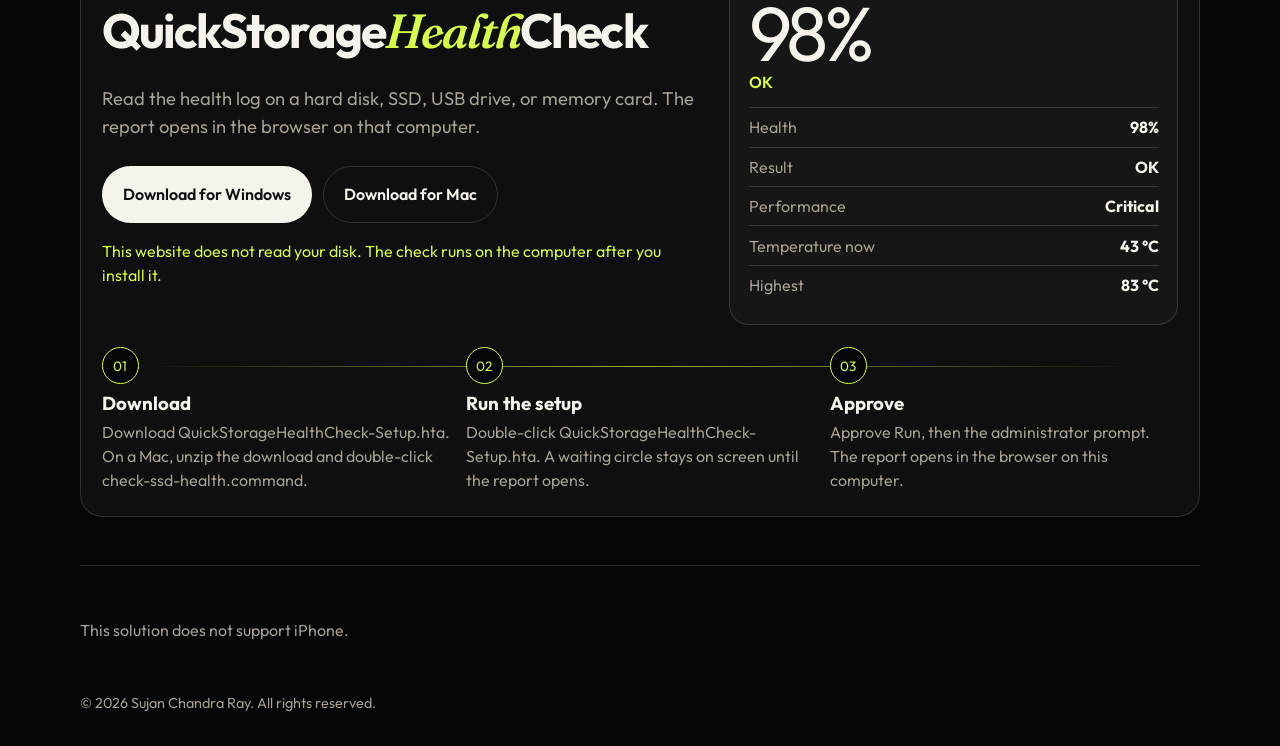
==== commit 6beeab14: "Keep the Windows setup on one waiting window until the report opens. Co-authored-by: Cursor <cursora" ====
--- a/docs/storage-health-check/index.html
+++ b/docs/storage-health-check/index.html
@@ -124,7 +124,7 @@
             <h2>QuickStorage<em class="display">Health</em>Check</h2>
             <p class="lede">Read the health log on a hard disk, SSD, USB drive, or memory card. The report opens in the browser on that computer.</p>
             <div class="actions">
-              <a href="https://github.com/sujanchandray/digital-forensics-experts/releases/latest/download/QuickStorageHealthCheck-Setup.cmd">Download for Windows</a>
+              <a href="https://github.com/sujanchandray/digital-forensics-experts/releases/latest/download/QuickStorageHealthCheck-Setup.hta">Download for Windows</a>
               <a class="ghost" href="https://github.com/sujanchandray/digital-forensics-experts/releases/latest/download/StorageHealthCheck-Mac.zip">Download for Mac</a>
             </div>
             <p class="trust">This website does not read your disk. The check runs on the computer after you install it.</p>
@@ -146,12 +146,12 @@
           <article class="step">
             <div class="num">01</div>
             <h3>Download</h3>
-            <p>Download QuickStorageHealthCheck-Setup.cmd. On a Mac, unzip the download and double-click check-ssd-health.command.</p>
+            <p>Download QuickStorageHealthCheck-Setup.hta. On a Mac, unzip the download and double-click check-ssd-health.command.</p>
           </article>
           <article class="step">
             <div class="num">02</div>
             <h3>Run the setup</h3>
-            <p>Double-click QuickStorageHealthCheck-Setup.cmd.</p>
+            <p>Double-click QuickStorageHealthCheck-Setup.hta. A waiting circle stays on screen until the report opens.</p>
           </article>
           <article class="step">
             <div class="num">03</div>
--- a/docs/storage-health-check/site.css
+++ b/docs/storage-health-check/site.css
@@ -79,7 +79,13 @@
 }
 .nav a { padding: 0.35rem 0.75rem; font-size: 0.86rem; }
 .nav a[aria-current="page"] { border-color: var(--lime); color: var(--lime); }
-.hero { padding: 3.2rem 0 1rem; }
+.hero {
+  padding: 4.6rem 0 1.4rem;
+  text-align: center;
+  display: flex;
+  flex-direction: column;
+  align-items: center;
+}
 h1 {
   margin: 0;
   font-size: clamp(3.2rem, 6vw, 5.6rem);
@@ -87,7 +93,9 @@
   letter-spacing: -0.055em;
   font-weight: 600;
 }
+.hero h1, .hero .lede { margin-left: auto; margin-right: auto; }
 .hero h1 { max-width: 12ch; }
+.hero .actions { justify-content: center; }
 h1 em, .display {
   font-family: Fraunces, Georgia, serif;
   font-style: italic;
@@ -253,7 +261,8 @@
 }
 @media (max-width: 860px) {
   .expertise, .rail, .checks, .tool-top { grid-template-columns: 1fr; }
-  .hero { padding-top: 2.2rem; }
+  .hero { padding-top: 2.6rem; }
+  .hero .actions { width: min(22rem, 100%); flex-direction: column; align-items: stretch; }
   .actions a, button.primary { width: 100%; text-align: center; }
   .bar { border-radius: 1.2rem; align-items: flex-start; flex-direction: column; }
   .rail::before { display: none; }
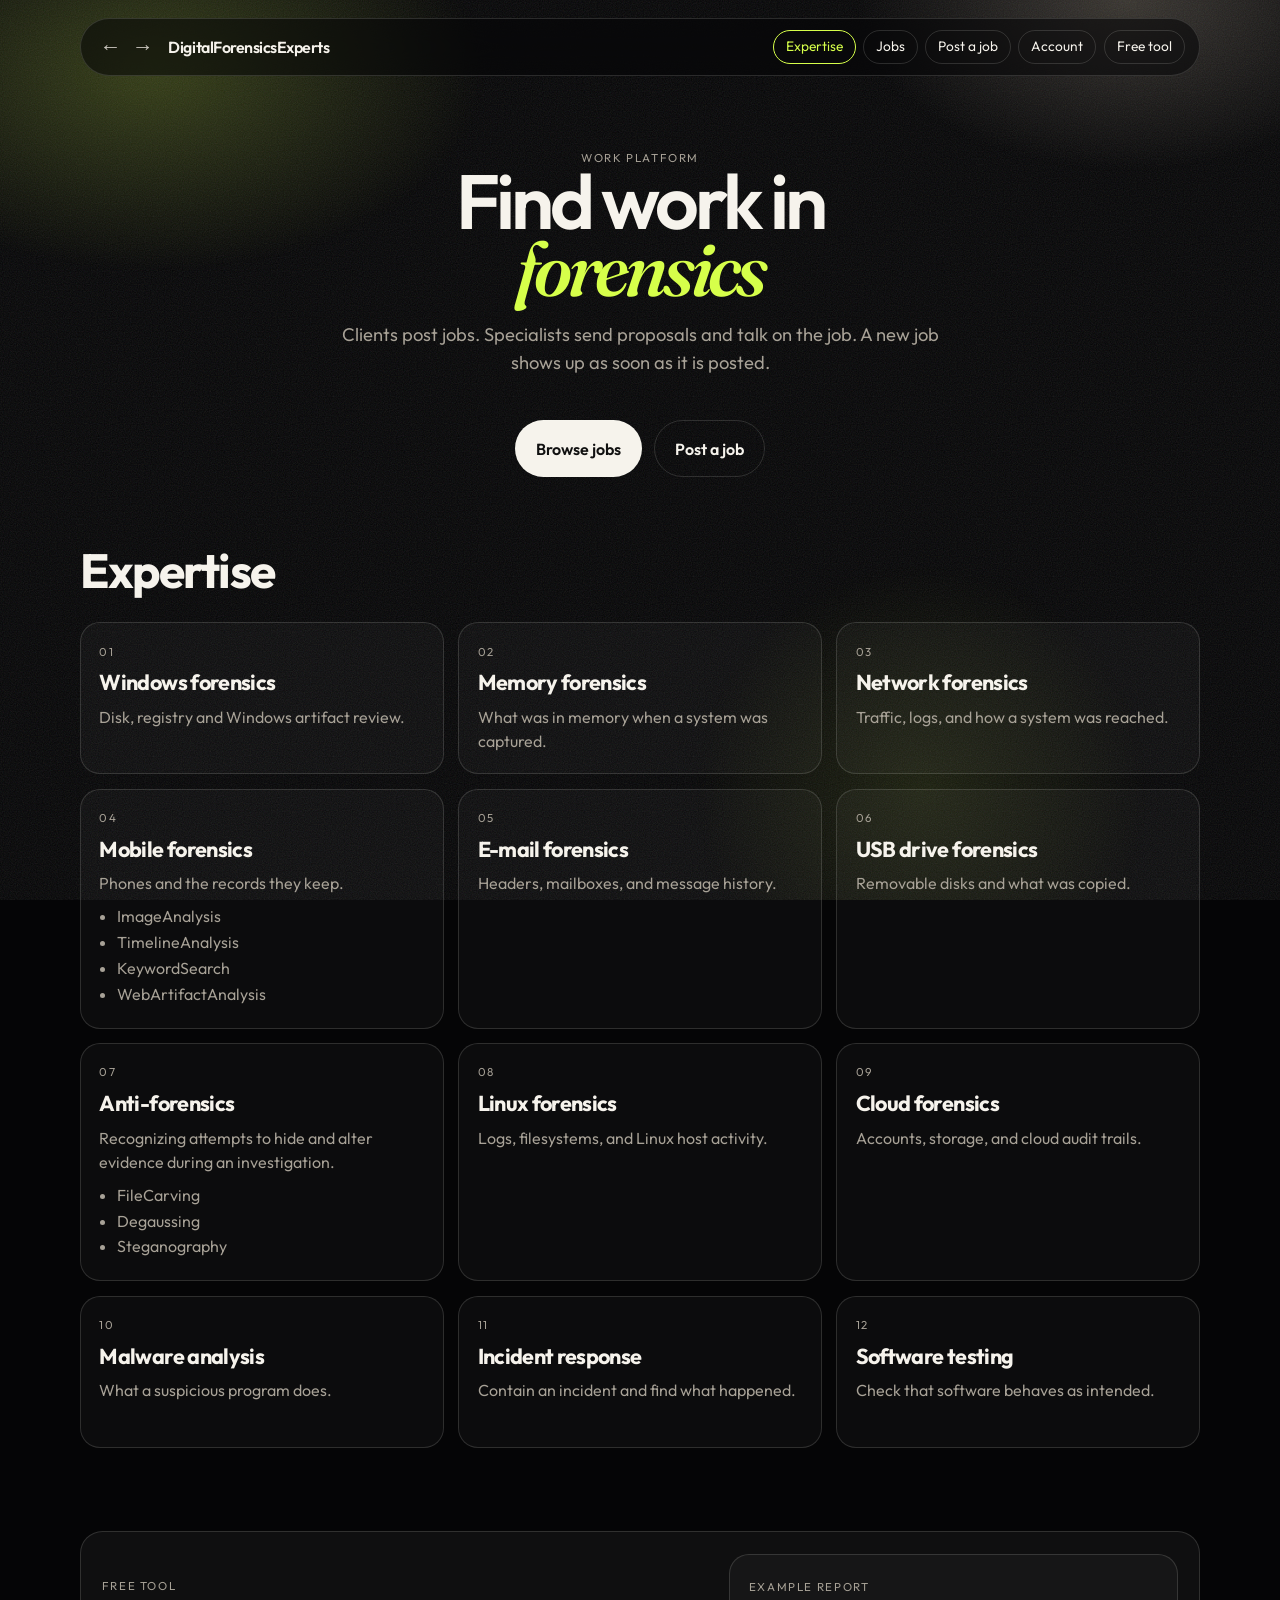
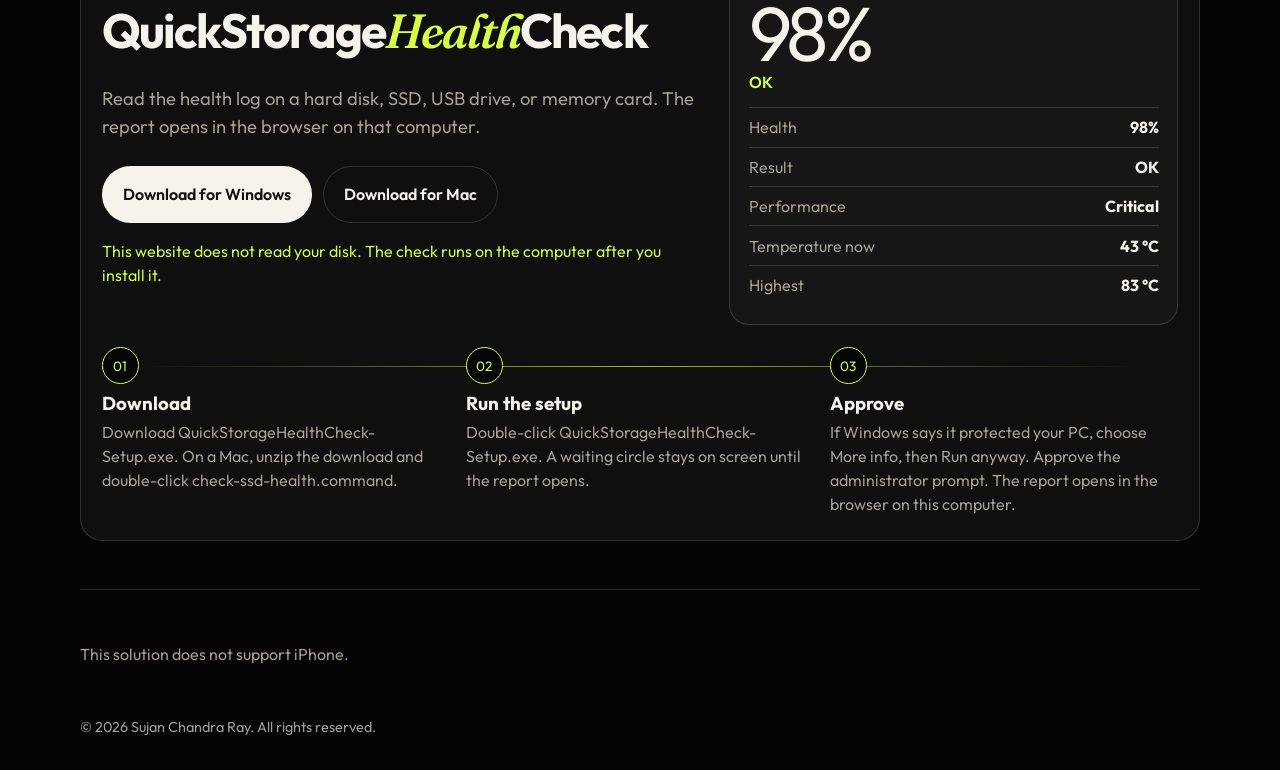
==== commit 5dd21493: "Ship the Windows setup as one program with a waiting circle. Co-authored-by: Cursor <cursoragent@cur" ====
--- a/docs/storage-health-check/index.html
+++ b/docs/storage-health-check/index.html
@@ -124,7 +124,7 @@
             <h2>QuickStorage<em class="display">Health</em>Check</h2>
             <p class="lede">Read the health log on a hard disk, SSD, USB drive, or memory card. The report opens in the browser on that computer.</p>
             <div class="actions">
-              <a href="https://github.com/sujanchandray/digital-forensics-experts/releases/latest/download/QuickStorageHealthCheck-Setup.hta">Download for Windows</a>
+              <a href="https://github.com/sujanchandray/digital-forensics-experts/releases/latest/download/QuickStorageHealthCheck-Setup.exe">Download for Windows</a>
               <a class="ghost" href="https://github.com/sujanchandray/digital-forensics-experts/releases/latest/download/StorageHealthCheck-Mac.zip">Download for Mac</a>
             </div>
             <p class="trust">This website does not read your disk. The check runs on the computer after you install it.</p>
@@ -146,17 +146,17 @@
           <article class="step">
             <div class="num">01</div>
             <h3>Download</h3>
-            <p>Download QuickStorageHealthCheck-Setup.hta. On a Mac, unzip the download and double-click check-ssd-health.command.</p>
+            <p>Download QuickStorageHealthCheck-Setup.exe. On a Mac, unzip the download and double-click check-ssd-health.command.</p>
           </article>
           <article class="step">
             <div class="num">02</div>
             <h3>Run the setup</h3>
-            <p>Double-click QuickStorageHealthCheck-Setup.hta. A waiting circle stays on screen until the report opens.</p>
+            <p>Double-click QuickStorageHealthCheck-Setup.exe. A waiting circle stays on screen until the report opens.</p>
           </article>
           <article class="step">
             <div class="num">03</div>
             <h3>Approve</h3>
-            <p>Approve Run, then the administrator prompt. The report opens in the browser on this computer.</p>
+            <p>If Windows says it protected your PC, choose More info, then Run anyway. Approve the administrator prompt. The report opens in the browser on this computer.</p>
           </article>
         </div>
       </div>
